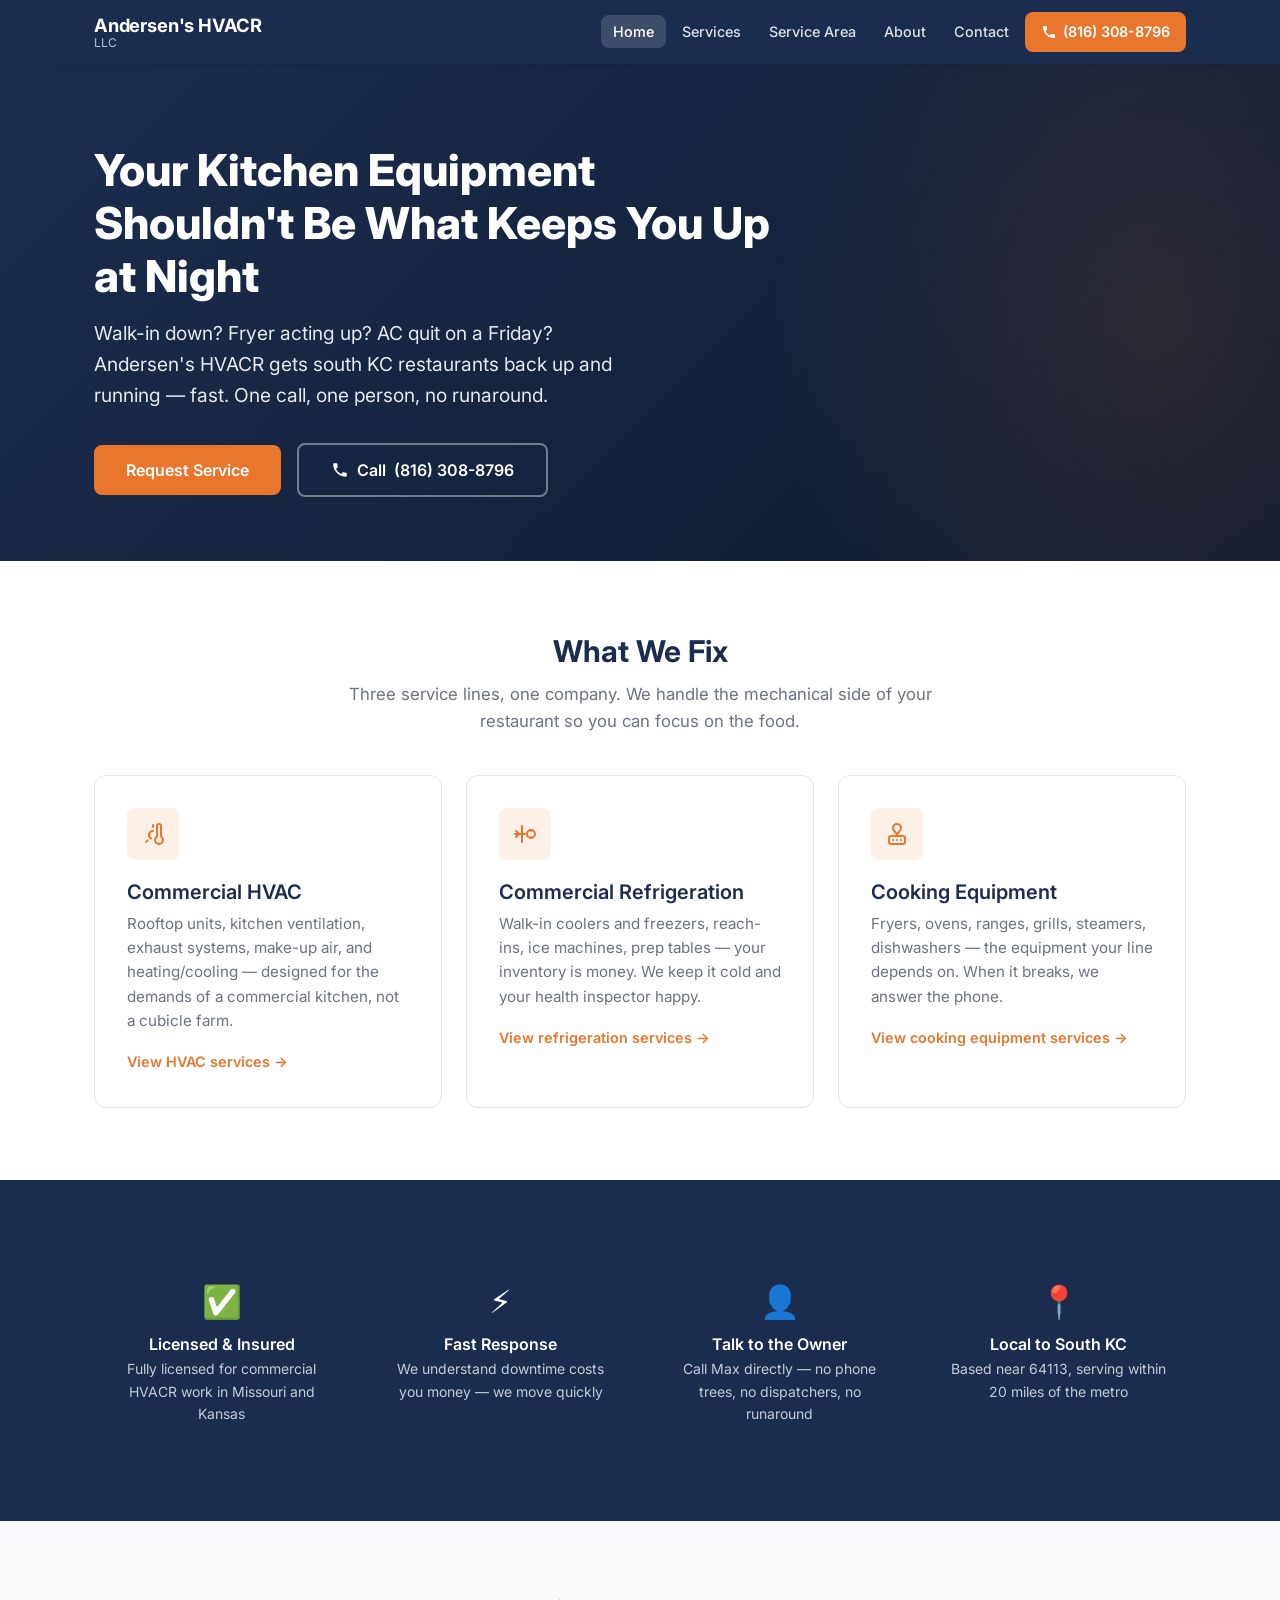
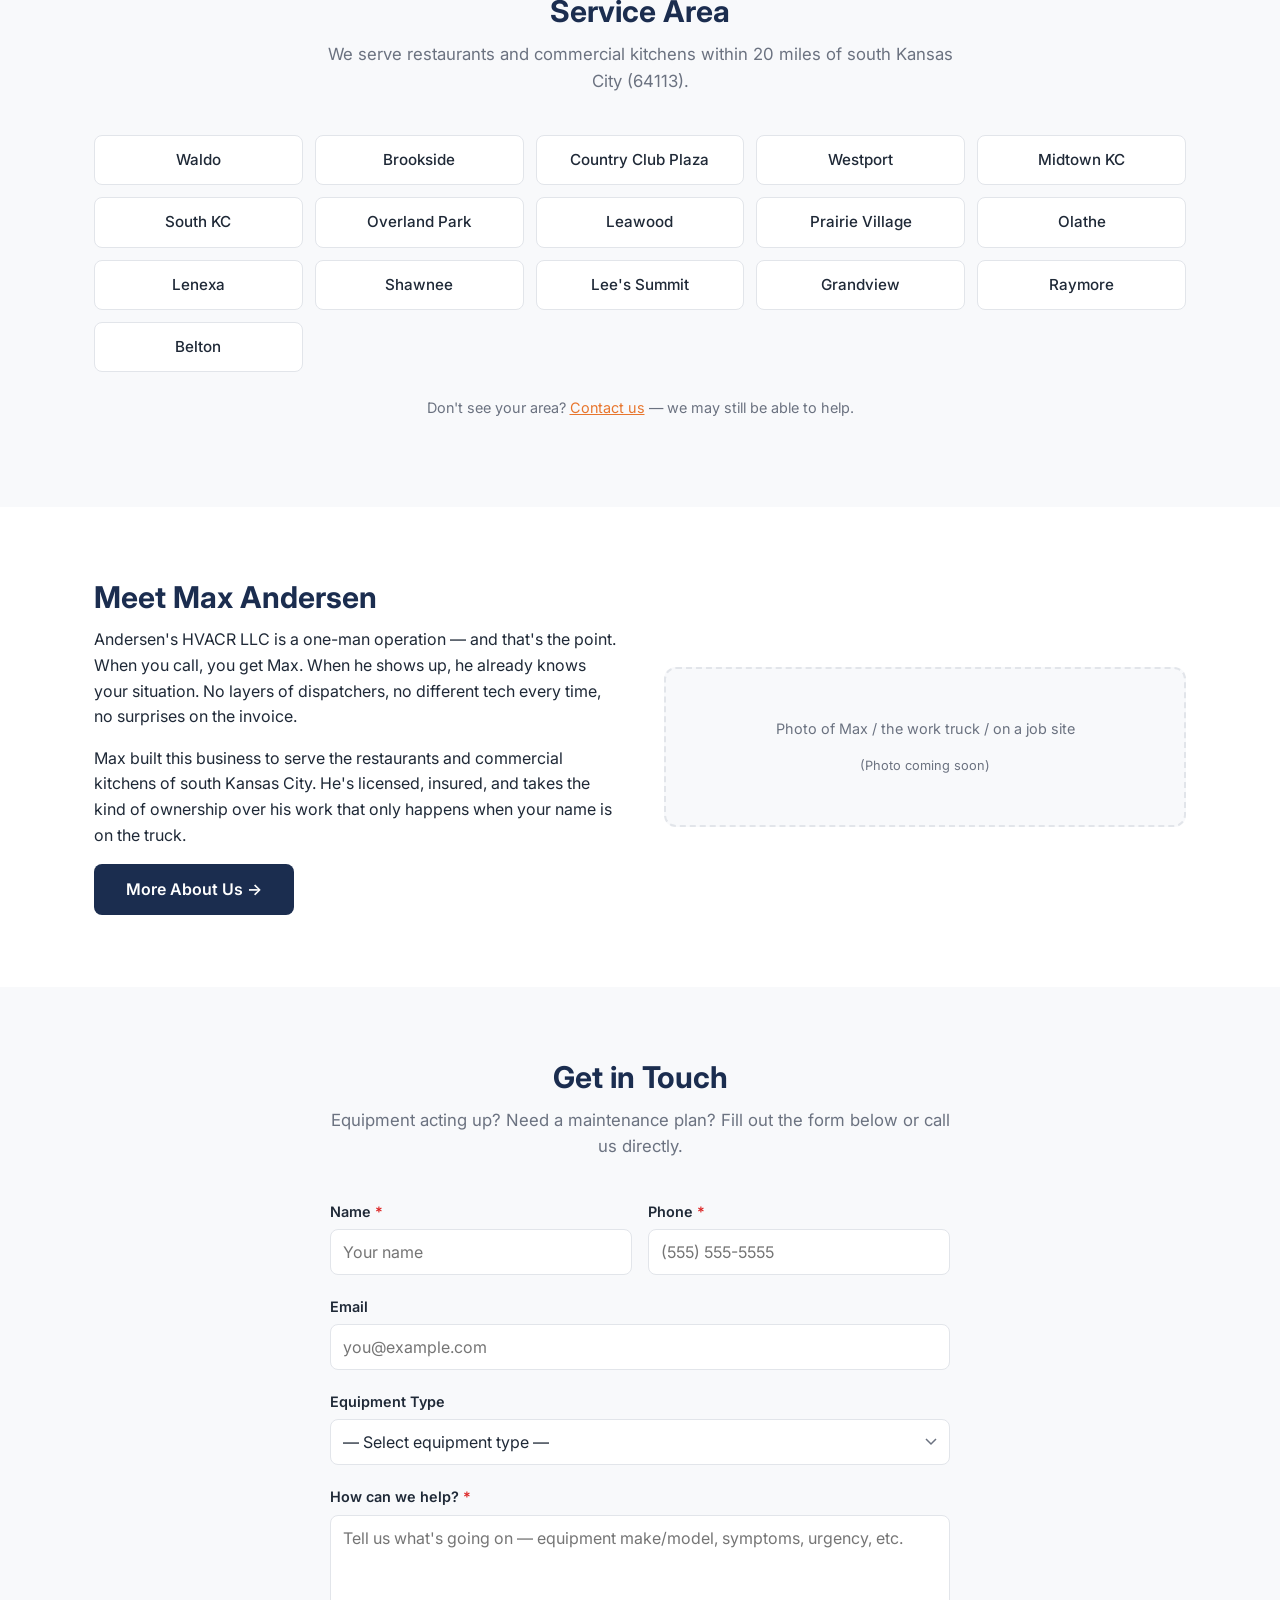
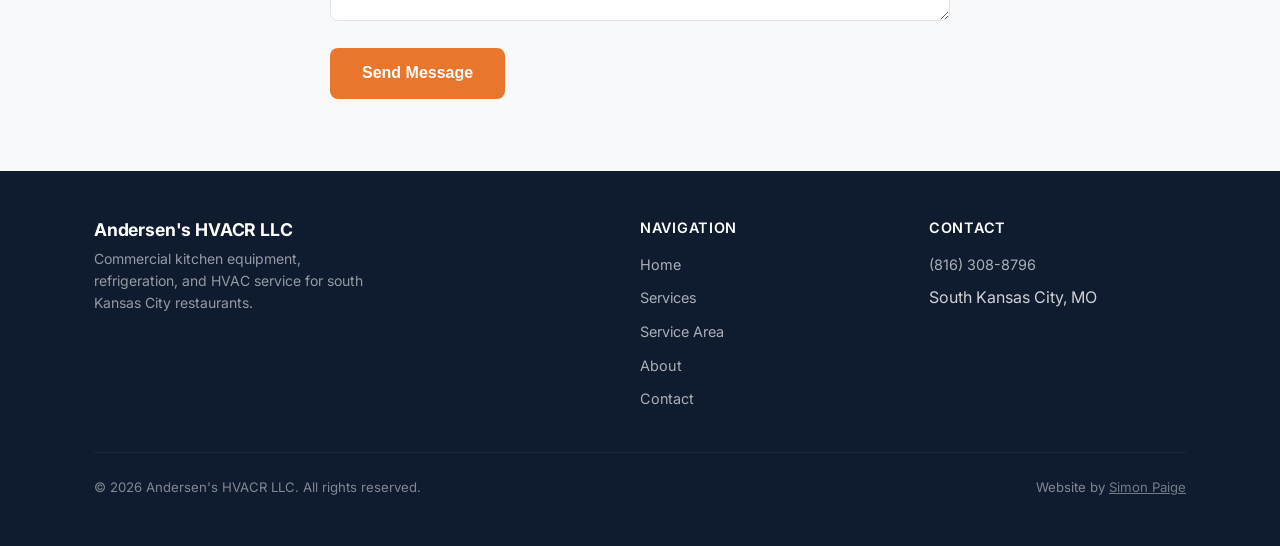
==== index.html @ a1b1b378 "Initial Andersen HVACR site" ====
<!DOCTYPE html>
<html lang="en">
<head>
    <meta charset="UTF-8">
    <meta name="viewport" content="width=device-width, initial-scale=1.0">
    <meta name="description" content="Andersen's HVACR LLC — Commercial kitchen equipment, refrigeration, and HVAC service for restaurants in south Kansas City. Fast response, licensed &amp; insured.">
    <meta name="theme-color" content="#1b2d4f">

    <!-- Open Graph -->
    <meta property="og:title" content="Andersen's HVACR LLC — Restaurant Equipment &amp; HVAC Service">
    <meta property="og:description" content="Commercial kitchen equipment, refrigeration, and HVAC service for restaurants in south Kansas City.">
    <meta property="og:type" content="website">
    <meta property="og:url" content="https://simonlpaige.github.io/andersen-hvacr/">
    <meta property="og:image" content="https://simonlpaige.github.io/andersen-hvacr/img/og-image.jpg">

    <title>Andersen's HVACR LLC — Restaurant Equipment &amp; HVAC Service | South KC</title>

    <link rel="preconnect" href="https://fonts.googleapis.com">
    <link rel="preconnect" href="https://fonts.gstatic.com" crossorigin>
    <link href="https://fonts.googleapis.com/css2?family=Inter:wght@400;500;600;700;800&display=swap" rel="stylesheet">
    <link rel="stylesheet" href="css/style.css">

    <!-- Structured Data (LocalBusiness) -->
    <script type="application/ld+json">
    {
        "@context": "https://schema.org",
        "@type": "LocalBusiness",
        "name": "Andersen's HVACR LLC",
        "description": "Commercial kitchen equipment, refrigeration, and HVAC service for restaurants in the Kansas City metro area.",
        "url": "https://simonlpaige.github.io/andersen-hvacr/",
        "telephone": "(816) 308-8796",
        "address": {
            "@type": "PostalAddress",
            "addressLocality": "Kansas City",
            "addressRegion": "MO",
            "postalCode": "64113"
        },
        "areaServed": {
            "@type": "GeoCircle",
            "geoMidpoint": {
                "@type": "GeoCoordinates",
                "latitude": 39.0119,
                "longitude": -94.5923
            },
            "geoRadius": "32186"
        },
        "serviceType": ["HVAC", "Commercial Refrigeration", "Commercial Cooking Equipment Repair"],
        "image": "https://simonlpaige.github.io/andersen-hvacr/img/og-image.jpg"
    }
    </script>
</head>
<body>

    <!-- Skip Navigation (ADA) -->
    <a href="#main" class="skip-link">Skip to main content</a>

    <!-- Header -->
    <header role="banner">
        <nav aria-label="Main navigation">
            <div class="container nav-inner">
                <a href="index.html" class="logo" aria-label="Andersen's HVACR LLC home">
                    <span class="logo-text">Andersen's HVACR<span class="logo-llc">LLC</span></span>
                </a>
                <button class="menu-toggle" aria-expanded="false" aria-controls="nav-menu" aria-label="Toggle menu">
                    <span class="hamburger"></span>
                </button>
                <ul id="nav-menu" class="nav-links" role="list">
                    <li><a href="index.html" class="active">Home</a></li>
                    <li><a href="services.html">Services</a></li>
                    <li><a href="area.html">Service Area</a></li>
                    <li><a href="about.html">About</a></li>
                    <li><a href="contact.html">Contact</a></li>
                    <li>
                        <a href="tel:8163088796" class="nav-cta" data-config="phone-link">
                            <svg xmlns="http://www.w3.org/2000/svg" viewBox="0 0 24 24" fill="currentColor" aria-hidden="true"><path d="M6.62 10.79a15.05 15.05 0 006.59 6.59l2.2-2.2a1 1 0 011.01-.24c1.12.37 2.33.57 3.58.57a1 1 0 011 1V20a1 1 0 01-1 1A17 17 0 013 4a1 1 0 011-1h3.5a1 1 0 011 1c0 1.25.2 2.46.57 3.58a1 1 0 01-.24 1.01l-2.2 2.2z"/></svg>
                            <span data-config="phone">(816) 308-8796</span>
                        </a>
                    </li>
                </ul>
            </div>
        </nav>
    </header>

    <!-- Hero -->
    <section class="hero" aria-labelledby="hero-heading">
        <div class="container">
            <h1 id="hero-heading">Your Kitchen Equipment Shouldn't Be What Keeps You Up at Night</h1>
            <p class="hero-sub">Walk-in down? Fryer acting up? AC quit on a Friday? Andersen's HVACR gets south KC restaurants back up and running — fast. One call, one person, no runaround.</p>
            <div class="hero-actions">
                <a href="contact.html" class="btn btn-primary">Request Service</a>
                <a href="tel:8163088796" class="btn btn-outline" data-config="phone-link">
                    <svg xmlns="http://www.w3.org/2000/svg" width="18" height="18" viewBox="0 0 24 24" fill="currentColor" aria-hidden="true"><path d="M6.62 10.79a15.05 15.05 0 006.59 6.59l2.2-2.2a1 1 0 011.01-.24c1.12.37 2.33.57 3.58.57a1 1 0 011 1V20a1 1 0 01-1 1A17 17 0 013 4a1 1 0 011-1h3.5a1 1 0 011 1c0 1.25.2 2.46.57 3.58a1 1 0 01-.24 1.01l-2.2 2.2z"/></svg>
                    Call <span data-config="phone">(816) 308-8796</span>
                </a>
            </div>
        </div>
    </section>

    <!-- Main Content -->
    <main id="main">

        <!-- Services Overview -->
        <section id="services" class="section" aria-labelledby="services-heading">
            <div class="container">
                <div class="section-header">
                    <h2 id="services-heading">What We Fix</h2>
                    <p>Three service lines, one company. We handle the mechanical side of your restaurant so you can focus on the food.</p>
                </div>
                <div class="card-grid" role="list">
                    <div class="service-card" role="listitem">
                        <div class="service-card-icon" aria-hidden="true">
                            <svg xmlns="http://www.w3.org/2000/svg" width="24" height="24" viewBox="0 0 24 24" fill="none" stroke="#e8762d" stroke-width="2" stroke-linecap="round" stroke-linejoin="round"><path d="M12 9a4 4 0 00-2 7.5"/><path d="M12 3v2"/><path d="M6.6 18.4l-1.4 1.4"/><path d="M20 4v10.54a4 4 0 11-4 0V4a2 2 0 014 0z"/></svg>
                        </div>
                        <h3>Commercial HVAC</h3>
                        <p>Rooftop units, kitchen ventilation, exhaust systems, make-up air, and heating/cooling — designed for the demands of a commercial kitchen, not a cubicle farm.</p>
                        <a href="services.html#hvac" class="card-link">View HVAC services &rarr;</a>
                    </div>
                    <div class="service-card" role="listitem">
                        <div class="service-card-icon" aria-hidden="true">
                            <svg xmlns="http://www.w3.org/2000/svg" width="24" height="24" viewBox="0 0 24 24" fill="none" stroke="#e8762d" stroke-width="2" stroke-linecap="round" stroke-linejoin="round"><path d="M2 12h10"/><path d="M9 4v16"/><path d="M3 9l3 3-3 3"/><circle cx="18" cy="12" r="4"/><path d="M18 8v1"/><path d="M18 15v1"/></svg>
                        </div>
                        <h3>Commercial Refrigeration</h3>
                        <p>Walk-in coolers and freezers, reach-ins, ice machines, prep tables — your inventory is money. We keep it cold and your health inspector happy.</p>
                        <a href="services.html#refrigeration" class="card-link">View refrigeration services &rarr;</a>
                    </div>
                    <div class="service-card" role="listitem">
                        <div class="service-card-icon" aria-hidden="true">
                            <svg xmlns="http://www.w3.org/2000/svg" width="24" height="24" viewBox="0 0 24 24" fill="none" stroke="#e8762d" stroke-width="2" stroke-linecap="round" stroke-linejoin="round"><path d="M12 12h.01"/><path d="M12 2a4 4 0 00-4 4c0 2 1 3 2 4l2 2 2-2c1-1 2-2 2-4a4 4 0 00-4-4z"/><rect x="4" y="14" width="16" height="8" rx="2"/><line x1="8" y1="18" x2="8" y2="18.01"/><line x1="12" y1="18" x2="12" y2="18.01"/><line x1="16" y1="18" x2="16" y2="18.01"/></svg>
                        </div>
                        <h3>Cooking Equipment</h3>
                        <p>Fryers, ovens, ranges, grills, steamers, dishwashers — the equipment your line depends on. When it breaks, we answer the phone.</p>
                        <a href="services.html#cooking" class="card-link">View cooking equipment services &rarr;</a>
                    </div>
                </div>
            </div>
        </section>

        <!-- Trust Bar -->
        <section class="section section-dark" aria-labelledby="trust-heading">
            <div class="container">
                <h2 id="trust-heading" class="sr-only">Why Choose Andersen's HVACR</h2>
                <div class="trust-bar" role="list">
                    <div class="trust-item" role="listitem">
                        <span class="trust-icon" aria-hidden="true">&#9989;</span>
                        <h3>Licensed &amp; Insured</h3>
                        <p>Fully licensed for commercial HVACR work in Missouri and Kansas</p>
                    </div>
                    <div class="trust-item" role="listitem">
                        <span class="trust-icon" aria-hidden="true">&#9889;</span>
                        <h3>Fast Response</h3>
                        <p>We understand downtime costs you money — we move quickly</p>
                    </div>
                    <div class="trust-item" role="listitem">
                        <span class="trust-icon" aria-hidden="true">&#128100;</span>
                        <h3>Talk to the Owner</h3>
                        <p>Call Max directly — no phone trees, no dispatchers, no runaround</p>
                    </div>
                    <div class="trust-item" role="listitem">
                        <span class="trust-icon" aria-hidden="true">&#128205;</span>
                        <h3>Local to South KC</h3>
                        <p>Based near 64113, serving within 20 miles of the metro</p>
                    </div>
                </div>
            </div>
        </section>

        <!-- Service Area -->
        <section id="area" class="section section-alt" aria-labelledby="area-heading">
            <div class="container">
                <div class="section-header">
                    <h2 id="area-heading">Service Area</h2>
                    <p>We serve restaurants and commercial kitchens within <span data-config="radius">20</span> miles of south Kansas City (64113).</p>
                </div>
                <div class="area-grid" data-config="area-grid" role="list">
                    <!-- Populated by JS config -->
                </div>
                <p style="text-align:center; margin-top:1.5rem; font-size:0.9rem; color:var(--color-text-light);">Don't see your area? <a href="contact.html">Contact us</a> — we may still be able to help.</p>
            </div>
        </section>

        <!-- About Preview -->
        <section id="about" class="section" aria-labelledby="about-heading">
            <div class="container">
                <div class="about-content">
                    <div class="about-text">
                        <h2 id="about-heading">Meet Max Andersen</h2>
                        <p>Andersen's HVACR LLC is a one-man operation — and that's the point. When you call, you get Max. When he shows up, he already knows your situation. No layers of dispatchers, no different tech every time, no surprises on the invoice.</p>
                        <p>Max built this business to serve the restaurants and commercial kitchens of south Kansas City. He's licensed, insured, and takes the kind of ownership over his work that only happens when your name is on the truck.</p>
                        <a href="about.html" class="btn btn-dark">More About Us &rarr;</a>
                    </div>
                    <div class="about-placeholder" aria-hidden="true">
                        <p>Photo of Max / the work truck / on a job site</p>
                        <p style="font-size:0.8rem; margin-top:0.5rem; margin-bottom:0;">(Photo coming soon)</p>
                    </div>
                </div>
            </div>
        </section>

        <!-- Contact CTA -->
        <section id="contact" class="section section-alt" aria-labelledby="contact-heading">
            <div class="container">
                <div class="section-header">
                    <h2 id="contact-heading">Get in Touch</h2>
                    <p>Equipment acting up? Need a maintenance plan? Fill out the form below or call us directly.</p>
                </div>
                <form action="https://formspree.io/f/xyzformid" method="POST" class="contact-form" novalidate>
                    <div class="form-row">
                        <div class="form-group">
                            <label for="name">Name <span class="required" aria-label="required">*</span></label>
                            <input type="text" id="name" name="name" required autocomplete="name" placeholder="Your name">
                        </div>
                        <div class="form-group">
                            <label for="phone">Phone <span class="required" aria-label="required">*</span></label>
                            <input type="tel" id="phone" name="phone" required autocomplete="tel" placeholder="(555) 555-5555">
                        </div>
                    </div>
                    <div class="form-group">
                        <label for="email">Email</label>
                        <input type="email" id="email" name="email" autocomplete="email" placeholder="you@example.com">
                    </div>
                    <div class="form-group">
                        <label for="equipment">Equipment Type</label>
                        <select id="equipment" name="equipment" data-config="equipment-select">
                            <option value="">— Select equipment type —</option>
                            <!-- Options populated by JS config -->
                        </select>
                    </div>
                    <div class="form-group">
                        <label for="message">How can we help? <span class="required" aria-label="required">*</span></label>
                        <textarea id="message" name="message" rows="4" required placeholder="Tell us what's going on — equipment make/model, symptoms, urgency, etc."></textarea>
                    </div>
                    <button type="submit" class="btn btn-primary">Send Message</button>
                </form>
            </div>
        </section>

    </main>

    <!-- Footer -->
    <footer role="contentinfo">
        <div class="container">
            <div class="footer-inner">
                <div class="footer-brand">
                    <span class="logo-text" data-config="name">Andersen's HVACR LLC</span>
                    <p>Commercial kitchen equipment, refrigeration, and HVAC service for south Kansas City restaurants.</p>
                </div>
                <div class="footer-col">
                    <h4>Navigation</h4>
                    <ul>
                        <li><a href="index.html">Home</a></li>
                        <li><a href="services.html">Services</a></li>
                        <li><a href="area.html">Service Area</a></li>
                        <li><a href="about.html">About</a></li>
                        <li><a href="contact.html">Contact</a></li>
                    </ul>
                </div>
                <div class="footer-col">
                    <h4>Contact</h4>
                    <ul>
                        <li><a href="tel:8163088796" data-config="phone-link"><span data-config="phone">(816) 308-8796</span></a></li>
                        <li>South Kansas City, MO</li>
                    </ul>
                </div>
            </div>
            <div class="footer-bottom">
                <p>&copy; <span data-config="year"></span> <span data-config="name">Andersen's HVACR LLC</span>. All rights reserved.</p>
                <p class="credit">Website by <a href="https://simonlpaige.com" target="_blank" rel="noopener">Simon Paige</a></p>
            </div>
        </div>
    </footer>

    <script src="js/main.js"></script>
</body>
</html>
---- css/style.css ----
/* ===========================
   Andersen's HVACR LLC
   ADA Compliant | WCAG 2.1 AA
   Mobile-First Responsive
   =========================== */

/* --- Reset & Base --- */
*, *::before, *::after { box-sizing: border-box; margin: 0; padding: 0; }

:root {
    --color-primary: #1b2d4f;
    --color-primary-light: #2a4270;
    --color-accent: #e8762d;
    --color-accent-dark: #cf6520;
    --color-accent-light: #fdf0e7;
    --color-text: #1f2937;
    --color-text-light: #6b7280;
    --color-bg: #ffffff;
    --color-bg-alt: #f8f9fb;
    --color-bg-dark: #0f1b2e;
    --color-border: #e2e5ea;
    --color-success: #16a34a;
    --color-danger: #dc2626;
    --font-body: 'Inter', system-ui, -apple-system, 'Segoe UI', Roboto, sans-serif;
    --font-heading: var(--font-body);
    --max-width: 1140px;
    --radius: 8px;
    --radius-lg: 12px;
    --shadow-sm: 0 1px 3px rgba(0,0,0,0.08);
    --shadow-md: 0 4px 16px rgba(0,0,0,0.1);
    --shadow-lg: 0 8px 30px rgba(0,0,0,0.12);
}

html { scroll-behavior: smooth; font-size: 100%; }

body {
    font-family: var(--font-body);
    color: var(--color-text);
    background: var(--color-bg);
    line-height: 1.6;
    -webkit-font-smoothing: antialiased;
    -moz-osx-font-smoothing: grayscale;
}

img { max-width: 100%; height: auto; display: block; }

/* --- Skip Link (ADA) --- */
.skip-link {
    position: absolute;
    top: -100%;
    left: 1rem;
    background: var(--color-accent);
    color: #fff;
    padding: 0.75rem 1.5rem;
    border-radius: var(--radius);
    z-index: 9999;
    font-weight: 600;
    text-decoration: none;
}
.skip-link:focus {
    top: 1rem;
    outline: 3px solid var(--color-primary);
    outline-offset: 2px;
}

/* --- Focus Styles (ADA) --- */
:focus-visible {
    outline: 3px solid var(--color-accent);
    outline-offset: 2px;
}

/* --- Screen Reader Only (ADA) --- */
.sr-only {
    position: absolute;
    width: 1px;
    height: 1px;
    padding: 0;
    margin: -1px;
    overflow: hidden;
    clip: rect(0, 0, 0, 0);
    white-space: nowrap;
    border: 0;
}

/* --- Container --- */
.container {
    max-width: var(--max-width);
    margin: 0 auto;
    padding: 0 1.5rem;
}

/* --- Typography --- */
h1, h2, h3, h4 {
    font-family: var(--font-heading);
    line-height: 1.2;
    margin-bottom: 0.75rem;
    color: var(--color-primary);
}
h1 { font-size: 2.5rem; font-weight: 800; }
h2 { font-size: 1.875rem; font-weight: 700; }
h3 { font-size: 1.25rem; font-weight: 600; }
h4 { font-size: 1.1rem; font-weight: 600; }
p { margin-bottom: 1rem; }
a { color: var(--color-accent); text-decoration: underline; }
a:hover { color: var(--color-accent-dark); }

/* --- Navigation --- */
header {
    position: sticky;
    top: 0;
    background: var(--color-primary);
    z-index: 100;
    box-shadow: var(--shadow-sm);
}
.nav-inner {
    display: flex;
    align-items: center;
    justify-content: space-between;
    padding-top: 0;
    padding-bottom: 0;
    min-height: 64px;
}
.logo {
    text-decoration: none;
    color: #fff;
    display: flex;
    align-items: center;
    gap: 0.5rem;
}
.logo-text {
    font-size: 1.15rem;
    font-weight: 700;
    letter-spacing: -0.01em;
    line-height: 1.2;
}
.logo-text .logo-llc {
    font-size: 0.75rem;
    font-weight: 400;
    opacity: 0.7;
    display: block;
}
.nav-links {
    display: flex;
    list-style: none;
    gap: 0.25rem;
    align-items: center;
}
.nav-links a {
    text-decoration: none;
    color: rgba(255,255,255,0.85);
    font-weight: 500;
    font-size: 0.9rem;
    padding: 0.5rem 0.75rem;
    border-radius: var(--radius);
    transition: background 0.2s, color 0.2s;
}
.nav-links a:hover,
.nav-links a:focus-visible {
    background: rgba(255,255,255,0.1);
    color: #fff;
}
.nav-links a.active {
    background: rgba(255,255,255,0.15);
    color: #fff;
}
.nav-cta {
    display: inline-flex;
    align-items: center;
    gap: 0.4rem;
    background: var(--color-accent) !important;
    color: #fff !important;
    font-weight: 600 !important;
    padding: 0.5rem 1rem !important;
    border-radius: var(--radius) !important;
    text-decoration: none !important;
    font-size: 0.9rem !important;
    white-space: nowrap;
    transition: background 0.2s !important;
}
.nav-cta:hover {
    background: var(--color-accent-dark) !important;
}
.nav-cta svg {
    width: 16px;
    height: 16px;
    flex-shrink: 0;
}

/* Mobile menu toggle */
.menu-toggle {
    display: none;
    background: none;
    border: none;
    cursor: pointer;
    padding: 0.5rem;
}
.hamburger,
.hamburger::before,
.hamburger::after {
    display: block;
    width: 24px;
    height: 2px;
    background: #fff;
    transition: transform 0.3s;
}
.hamburger { position: relative; }
.hamburger::before,
.hamburger::after {
    content: '';
    position: absolute;
    left: 0;
}
.hamburger::before { top: -7px; }
.hamburger::after { top: 7px; }
/* Hamburger open state */
.menu-toggle[aria-expanded="true"] .hamburger { background: transparent; }
.menu-toggle[aria-expanded="true"] .hamburger::before { top: 0; transform: rotate(45deg); }
.menu-toggle[aria-expanded="true"] .hamburger::after { top: 0; transform: rotate(-45deg); }

/* --- Hero --- */
.hero {
    background: linear-gradient(135deg, var(--color-primary) 0%, var(--color-bg-dark) 100%);
    color: #fff;
    padding: 5rem 0 4rem;
    position: relative;
    overflow: hidden;
}
.hero::before {
    content: '';
    position: absolute;
    top: -50%;
    right: -20%;
    width: 60%;
    height: 200%;
    background: radial-gradient(ellipse, rgba(232,118,45,0.12) 0%, transparent 70%);
    pointer-events: none;
}
.hero .container {
    position: relative;
    z-index: 1;
}
.hero h1 {
    color: #fff;
    font-size: 2.75rem;
    margin-bottom: 1rem;
    max-width: 700px;
}
.hero-sub {
    font-size: 1.2rem;
    opacity: 0.9;
    margin-bottom: 2rem;
    max-width: 560px;
    line-height: 1.6;
}
.hero-actions {
    display: flex;
    gap: 1rem;
    flex-wrap: wrap;
    align-items: center;
}

/* --- Buttons --- */
.btn {
    display: inline-flex;
    align-items: center;
    gap: 0.5rem;
    padding: 0.875rem 2rem;
    border-radius: var(--radius);
    font-weight: 600;
    font-size: 1rem;
    text-decoration: none;
    cursor: pointer;
    border: none;
    transition: background 0.2s, transform 0.1s, box-shadow 0.2s;
    line-height: 1.4;
}
.btn:hover { transform: translateY(-1px); }
.btn:active { transform: translateY(0); }
.btn-primary {
    background: var(--color-accent);
    color: #fff;
}
.btn-primary:hover {
    background: var(--color-accent-dark);
    color: #fff;
    box-shadow: var(--shadow-md);
}
.btn-outline {
    background: transparent;
    color: #fff;
    border: 2px solid rgba(255,255,255,0.4);
}
.btn-outline:hover {
    background: rgba(255,255,255,0.1);
    border-color: rgba(255,255,255,0.7);
    color: #fff;
}
.btn-dark {
    background: var(--color-primary);
    color: #fff;
}
.btn-dark:hover {
    background: var(--color-primary-light);
    color: #fff;
}

/* --- Sections --- */
.section { padding: 4.5rem 0; }
.section-alt { background: var(--color-bg-alt); }
.section-dark {
    background: var(--color-primary);
    color: #fff;
}
.section-dark h2,
.section-dark h3 { color: #fff; }
.section-header {
    text-align: center;
    margin-bottom: 2.5rem;
    max-width: 640px;
    margin-left: auto;
    margin-right: auto;
}
.section-header p {
    color: var(--color-text-light);
    font-size: 1.05rem;
}
.section-dark .section-header p {
    color: rgba(255,255,255,0.75);
}

/* --- Service Cards --- */
.card-grid {
    display: grid;
    grid-template-columns: repeat(auto-fit, minmax(300px, 1fr));
    gap: 1.5rem;
}
.service-card {
    background: var(--color-bg);
    border: 1px solid var(--color-border);
    border-radius: var(--radius-lg);
    padding: 2rem;
    transition: box-shadow 0.2s, transform 0.2s;
}
.service-card:hover {
    box-shadow: var(--shadow-md);
    transform: translateY(-2px);
}
.service-card-icon {
    width: 52px;
    height: 52px;
    background: var(--color-accent-light);
    border-radius: var(--radius);
    display: flex;
    align-items: center;
    justify-content: center;
    margin-bottom: 1.25rem;
    font-size: 1.5rem;
}
.service-card h3 {
    color: var(--color-primary);
    margin-bottom: 0.5rem;
}
.service-card p {
    color: var(--color-text-light);
    font-size: 0.95rem;
    margin-bottom: 1rem;
}
.service-card .card-link {
    font-weight: 600;
    font-size: 0.9rem;
    text-decoration: none;
    display: inline-flex;
    align-items: center;
    gap: 0.3rem;
}
.service-card .card-link:hover {
    text-decoration: underline;
}

/* --- Trust Bar --- */
.trust-bar {
    display: grid;
    grid-template-columns: repeat(auto-fit, minmax(200px, 1fr));
    gap: 1.5rem;
    text-align: center;
}
.trust-item {
    padding: 1.5rem 1rem;
}
.trust-icon {
    font-size: 2rem;
    margin-bottom: 0.5rem;
    display: block;
}
.trust-item h3 {
    font-size: 1rem;
    color: #fff;
    margin-bottom: 0.25rem;
}
.trust-item p {
    font-size: 0.875rem;
    opacity: 0.75;
    margin-bottom: 0;
}

/* --- Area Grid --- */
.area-grid {
    display: grid;
    grid-template-columns: repeat(auto-fit, minmax(180px, 1fr));
    gap: 0.75rem;
}
.area-tag {
    background: var(--color-bg);
    border: 1px solid var(--color-border);
    border-radius: var(--radius);
    padding: 0.75rem 1rem;
    text-align: center;
    font-weight: 500;
    font-size: 0.95rem;
    transition: border-color 0.2s, box-shadow 0.2s;
}
.area-tag:hover {
    border-color: var(--color-accent);
    box-shadow: var(--shadow-sm);
}

/* --- About --- */
.about-content {
    display: grid;
    grid-template-columns: 1fr 1fr;
    gap: 3rem;
    align-items: center;
}
.about-text h2 {
    text-align: left;
}
.about-placeholder {
    background: var(--color-bg-alt);
    border: 2px dashed var(--color-border);
    border-radius: var(--radius-lg);
    padding: 3rem;
    text-align: center;
    color: var(--color-text-light);
    font-size: 0.9rem;
}

/* --- Info Grid --- */
.info-grid {
    display: grid;
    grid-template-columns: repeat(auto-fit, minmax(240px, 1fr));
    gap: 2rem;
    text-align: center;
}
.info-item { padding: 1.5rem; }
.info-icon { font-size: 2rem; display: block; margin-bottom: 0.5rem; }
.info-item address { font-style: normal; }
.info-item a { color: var(--color-accent); }

/* --- Contact Form --- */
.contact-form {
    max-width: 620px;
    margin: 0 auto;
}
.contact-split {
    display: grid;
    grid-template-columns: 1fr 1fr;
    gap: 3rem;
    align-items: start;
}
.contact-info-block h3 {
    margin-bottom: 1.25rem;
}
.contact-detail {
    display: flex;
    gap: 0.75rem;
    margin-bottom: 1.25rem;
    align-items: flex-start;
}
.contact-detail-icon {
    width: 40px;
    height: 40px;
    background: var(--color-accent-light);
    border-radius: var(--radius);
    display: flex;
    align-items: center;
    justify-content: center;
    flex-shrink: 0;
    font-size: 1.1rem;
}
.contact-detail-text h4 {
    margin-bottom: 0.15rem;
    font-size: 0.95rem;
}
.contact-detail-text p {
    margin-bottom: 0;
    font-size: 0.9rem;
    color: var(--color-text-light);
}
.contact-detail-text a {
    color: var(--color-accent);
    text-decoration: none;
}
.contact-detail-text a:hover {
    text-decoration: underline;
}

.form-group { margin-bottom: 1.25rem; }
.form-row {
    display: grid;
    grid-template-columns: 1fr 1fr;
    gap: 1rem;
}
.form-group label {
    display: block;
    font-weight: 600;
    margin-bottom: 0.375rem;
    font-size: 0.9rem;
}
.required { color: var(--color-danger); }
.form-group input,
.form-group textarea,
.form-group select {
    width: 100%;
    padding: 0.75rem;
    border: 1px solid var(--color-border);
    border-radius: var(--radius);
    font-size: 1rem;
    font-family: var(--font-body);
    color: var(--color-text);
    background: var(--color-bg);
    transition: border-color 0.2s, box-shadow 0.2s;
    appearance: none;
    -webkit-appearance: none;
}
.form-group select {
    background-image: url("data:image/svg+xml,%3Csvg xmlns='http://www.w3.org/2000/svg' width='12' height='8'%3E%3Cpath d='M1 1l5 5 5-5' stroke='%236b7280' fill='none' stroke-width='1.5'/%3E%3C/svg%3E");
    background-repeat: no-repeat;
    background-position: right 0.75rem center;
    padding-right: 2.5rem;
}
.form-group input:focus,
.form-group textarea:focus,
.form-group select:focus {
    border-color: var(--color-accent);
    outline: none;
    box-shadow: 0 0 0 3px rgba(232,118,45,0.15);
}
.form-group input[aria-invalid="true"],
.form-group textarea[aria-invalid="true"],
.form-group select[aria-invalid="true"] {
    border-color: var(--color-danger);
    box-shadow: 0 0 0 3px rgba(220,38,38,0.1);
}
.error-msg {
    color: var(--color-danger);
    font-size: 0.825rem;
    display: block;
    margin-top: 0.25rem;
}

/* --- Emergency Callout --- */
.emergency-callout {
    background: linear-gradient(135deg, var(--color-accent), var(--color-accent-dark));
    color: #fff;
    border-radius: var(--radius-lg);
    padding: 2.5rem;
    text-align: center;
    margin-top: 2rem;
}
.emergency-callout h3 {
    color: #fff;
    font-size: 1.5rem;
    margin-bottom: 0.5rem;
}
.emergency-callout p {
    opacity: 0.9;
    margin-bottom: 1.25rem;
    max-width: 500px;
    margin-left: auto;
    margin-right: auto;
}
.emergency-callout .btn {
    background: #fff;
    color: var(--color-accent-dark);
}
.emergency-callout .btn:hover {
    background: #f0f0f0;
}

/* --- Services Detail (services.html) --- */
.service-detail {
    display: grid;
    grid-template-columns: 1fr 1fr;
    gap: 3rem;
    align-items: start;
    margin-bottom: 3rem;
    padding-bottom: 3rem;
    border-bottom: 1px solid var(--color-border);
}
.service-detail:last-child {
    border-bottom: none;
    margin-bottom: 0;
    padding-bottom: 0;
}
.service-detail:nth-child(even) {
    direction: rtl;
}
.service-detail:nth-child(even) > * {
    direction: ltr;
}
.service-detail-content h3 {
    font-size: 1.5rem;
    margin-bottom: 1rem;
}
.service-list {
    list-style: none;
    margin: 1rem 0;
}
.service-list li {
    padding: 0.5rem 0;
    padding-left: 1.5rem;
    position: relative;
    font-size: 0.95rem;
    color: var(--color-text-light);
}
.service-list li::before {
    content: '';
    position: absolute;
    left: 0;
    top: 0.85rem;
    width: 8px;
    height: 8px;
    background: var(--color-accent);
    border-radius: 50%;
}
.service-detail-visual {
    background: var(--color-bg-alt);
    border: 2px dashed var(--color-border);
    border-radius: var(--radius-lg);
    padding: 4rem 2rem;
    text-align: center;
    display: flex;
    flex-direction: column;
    align-items: center;
    justify-content: center;
    gap: 0.75rem;
}
.service-detail-visual .detail-icon {
    font-size: 3rem;
}
.service-detail-visual p {
    color: var(--color-text-light);
    font-size: 0.875rem;
    margin-bottom: 0;
}

/* --- Page Header --- */
.page-header {
    background: var(--color-primary);
    color: #fff;
    padding: 3.5rem 0 2.5rem;
}
.page-header h1 {
    color: #fff;
    margin-bottom: 0.5rem;
}
.page-header p {
    opacity: 0.8;
    max-width: 560px;
    font-size: 1.05rem;
}

/* --- Map Placeholder --- */
.map-placeholder {
    background: var(--color-bg-alt);
    border: 2px dashed var(--color-border);
    border-radius: var(--radius-lg);
    padding: 4rem 2rem;
    text-align: center;
    color: var(--color-text-light);
}

/* --- Footer --- */
footer {
    background: var(--color-bg-dark);
    color: rgba(255,255,255,0.8);
    padding: 3rem 0 2rem;
}
.footer-inner {
    display: grid;
    grid-template-columns: 2fr 1fr 1fr;
    gap: 2rem;
    margin-bottom: 2rem;
}
.footer-brand .logo-text {
    color: #fff;
    font-size: 1.1rem;
    display: block;
    margin-bottom: 0.5rem;
}
.footer-brand p {
    font-size: 0.875rem;
    opacity: 0.7;
    max-width: 280px;
}
.footer-col h4 {
    color: #fff;
    font-size: 0.9rem;
    text-transform: uppercase;
    letter-spacing: 0.05em;
    margin-bottom: 1rem;
}
.footer-col ul {
    list-style: none;
}
.footer-col li {
    margin-bottom: 0.5rem;
}
.footer-col a {
    color: rgba(255,255,255,0.65);
    text-decoration: none;
    font-size: 0.9rem;
    transition: color 0.2s;
}
.footer-col a:hover {
    color: var(--color-accent);
}
.footer-bottom {
    border-top: 1px solid rgba(255,255,255,0.1);
    padding-top: 1.5rem;
    display: flex;
    justify-content: space-between;
    align-items: center;
    font-size: 0.825rem;
    opacity: 0.6;
}
.footer-bottom a {
    color: rgba(255,255,255,0.7);
}
.credit a:hover {
    color: var(--color-accent);
}

/* --- Responsive --- */
@media (max-width: 900px) {
    .about-content,
    .service-detail,
    .contact-split {
        grid-template-columns: 1fr;
        gap: 2rem;
    }
    .service-detail:nth-child(even) {
        direction: ltr;
    }
    .footer-inner {
        grid-template-columns: 1fr;
        gap: 1.5rem;
    }
}

@media (max-width: 768px) {
    h1 { font-size: 2rem; }
    h2 { font-size: 1.5rem; }
    .hero { padding: 3.5rem 0 3rem; }
    .hero h1 { font-size: 2rem; }

    .menu-toggle { display: block; }
    .nav-links {
        display: none;
        position: absolute;
        top: 100%;
        left: 0;
        right: 0;
        background: var(--color-primary);
        flex-direction: column;
        padding: 0.5rem 1.5rem 1rem;
        gap: 0;
        border-top: 1px solid rgba(255,255,255,0.1);
        box-shadow: 0 4px 12px rgba(0,0,0,0.2);
    }
    .nav-links.open { display: flex; }
    .nav-links li {
        padding: 0;
        border-bottom: 1px solid rgba(255,255,255,0.08);
    }
    .nav-links li:last-child { border-bottom: none; }
    .nav-links a {
        display: block;
        padding: 0.75rem 0;
        border-radius: 0;
    }
    .nav-cta {
        margin-top: 0.5rem;
        text-align: center;
        justify-content: center;
    }

    .section { padding: 2.5rem 0; }
    .form-row { grid-template-columns: 1fr; }
    .card-grid { grid-template-columns: 1fr; }

    .hero-actions {
        flex-direction: column;
        align-items: flex-start;
    }

    .footer-bottom {
        flex-direction: column;
        gap: 0.5rem;
        text-align: center;
    }
}

/* --- Reduced Motion (ADA) --- */
@media (prefers-reduced-motion: reduce) {
    html { scroll-behavior: auto; }
    .btn,
    .service-card,
    .nav-links a,
    .footer-col a { transition: none; }
}

/* --- High Contrast Mode (ADA) --- */
@media (forced-colors: active) {
    .btn { border: 2px solid currentColor; }
    .service-card { border: 2px solid currentColor; }
    .area-tag { border: 2px solid currentColor; }
    .nav-cta { border: 2px solid currentColor; }
}

/* --- Print --- */
@media print {
    header, .hero .btn, .contact-form, .map-placeholder, .emergency-callout { display: none; }
    .hero { background: none; color: #000; padding: 1rem 0; }
    .hero h1 { color: #000; }
    .section { padding: 1rem 0; }
    .section-dark { background: none; color: #000; }
    .section-dark h2, .section-dark h3 { color: #000; }
    footer { background: none; color: #000; border-top: 1px solid #000; }
}
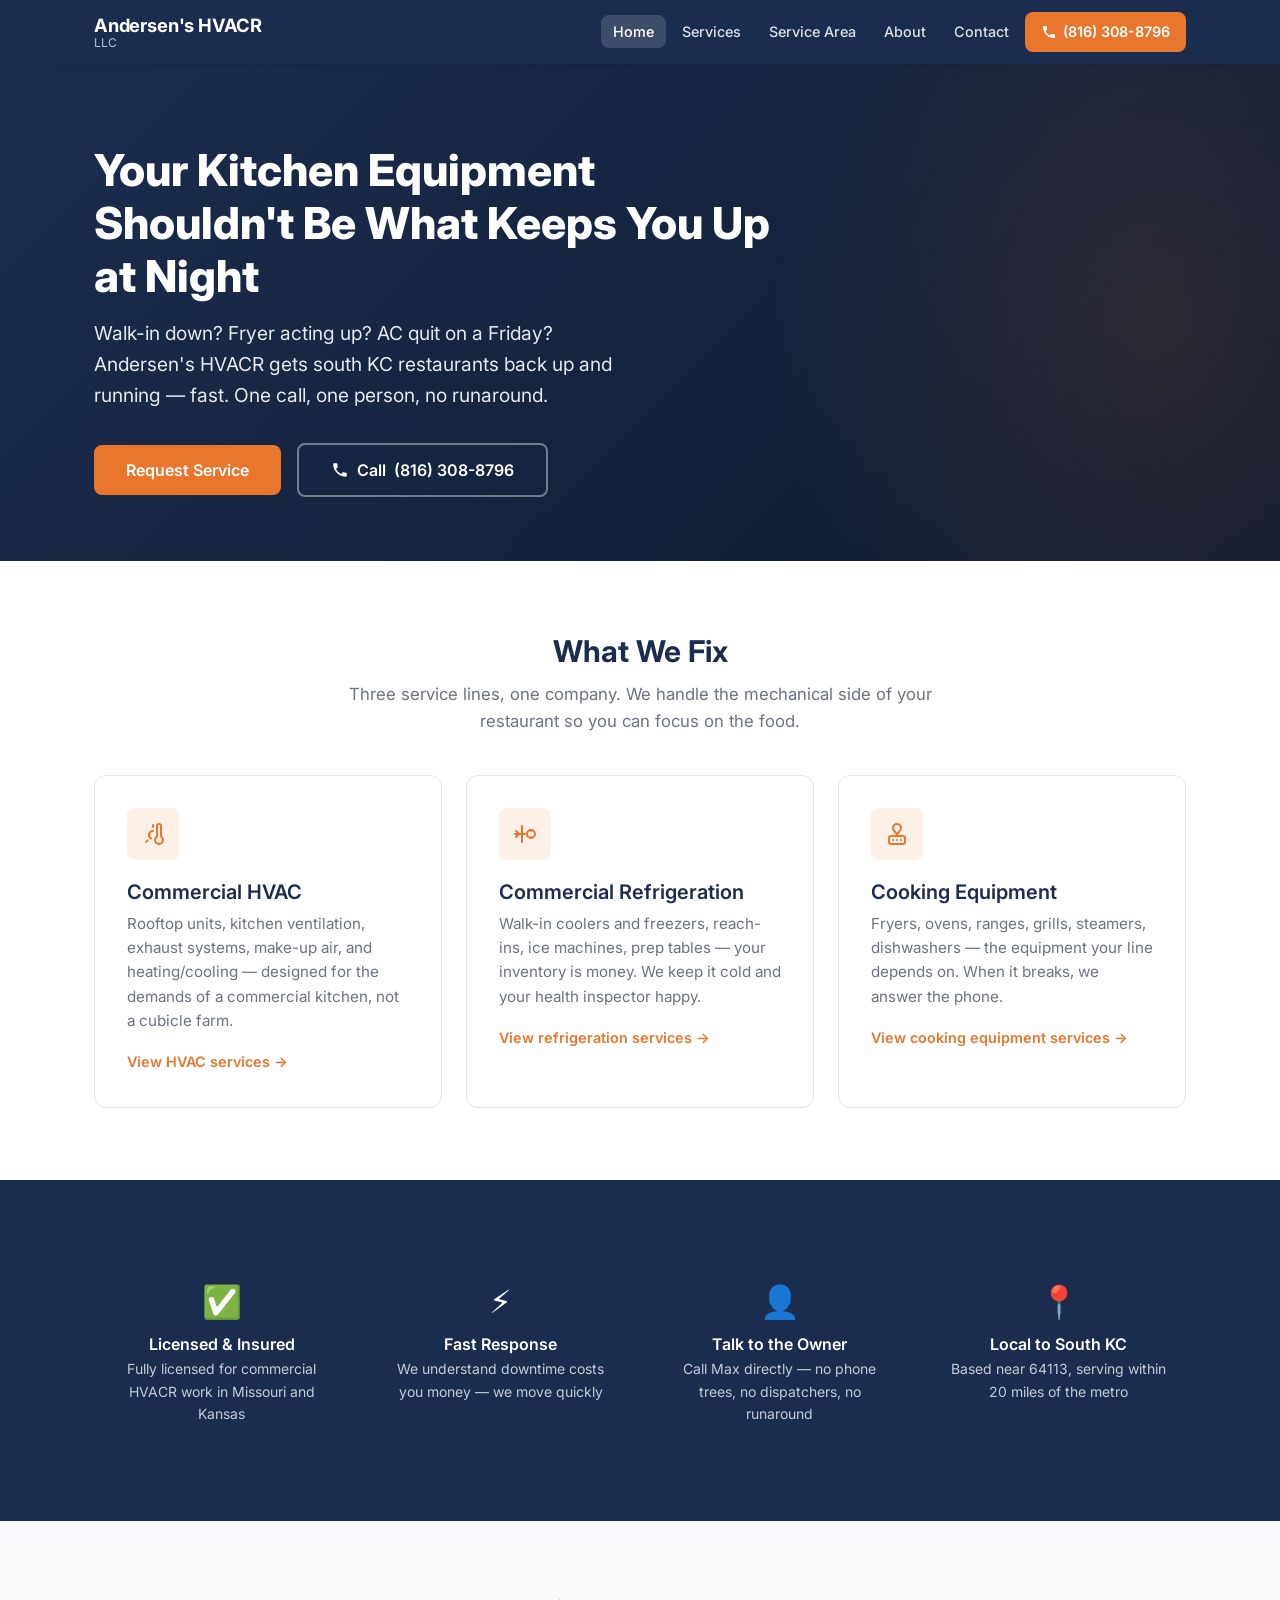
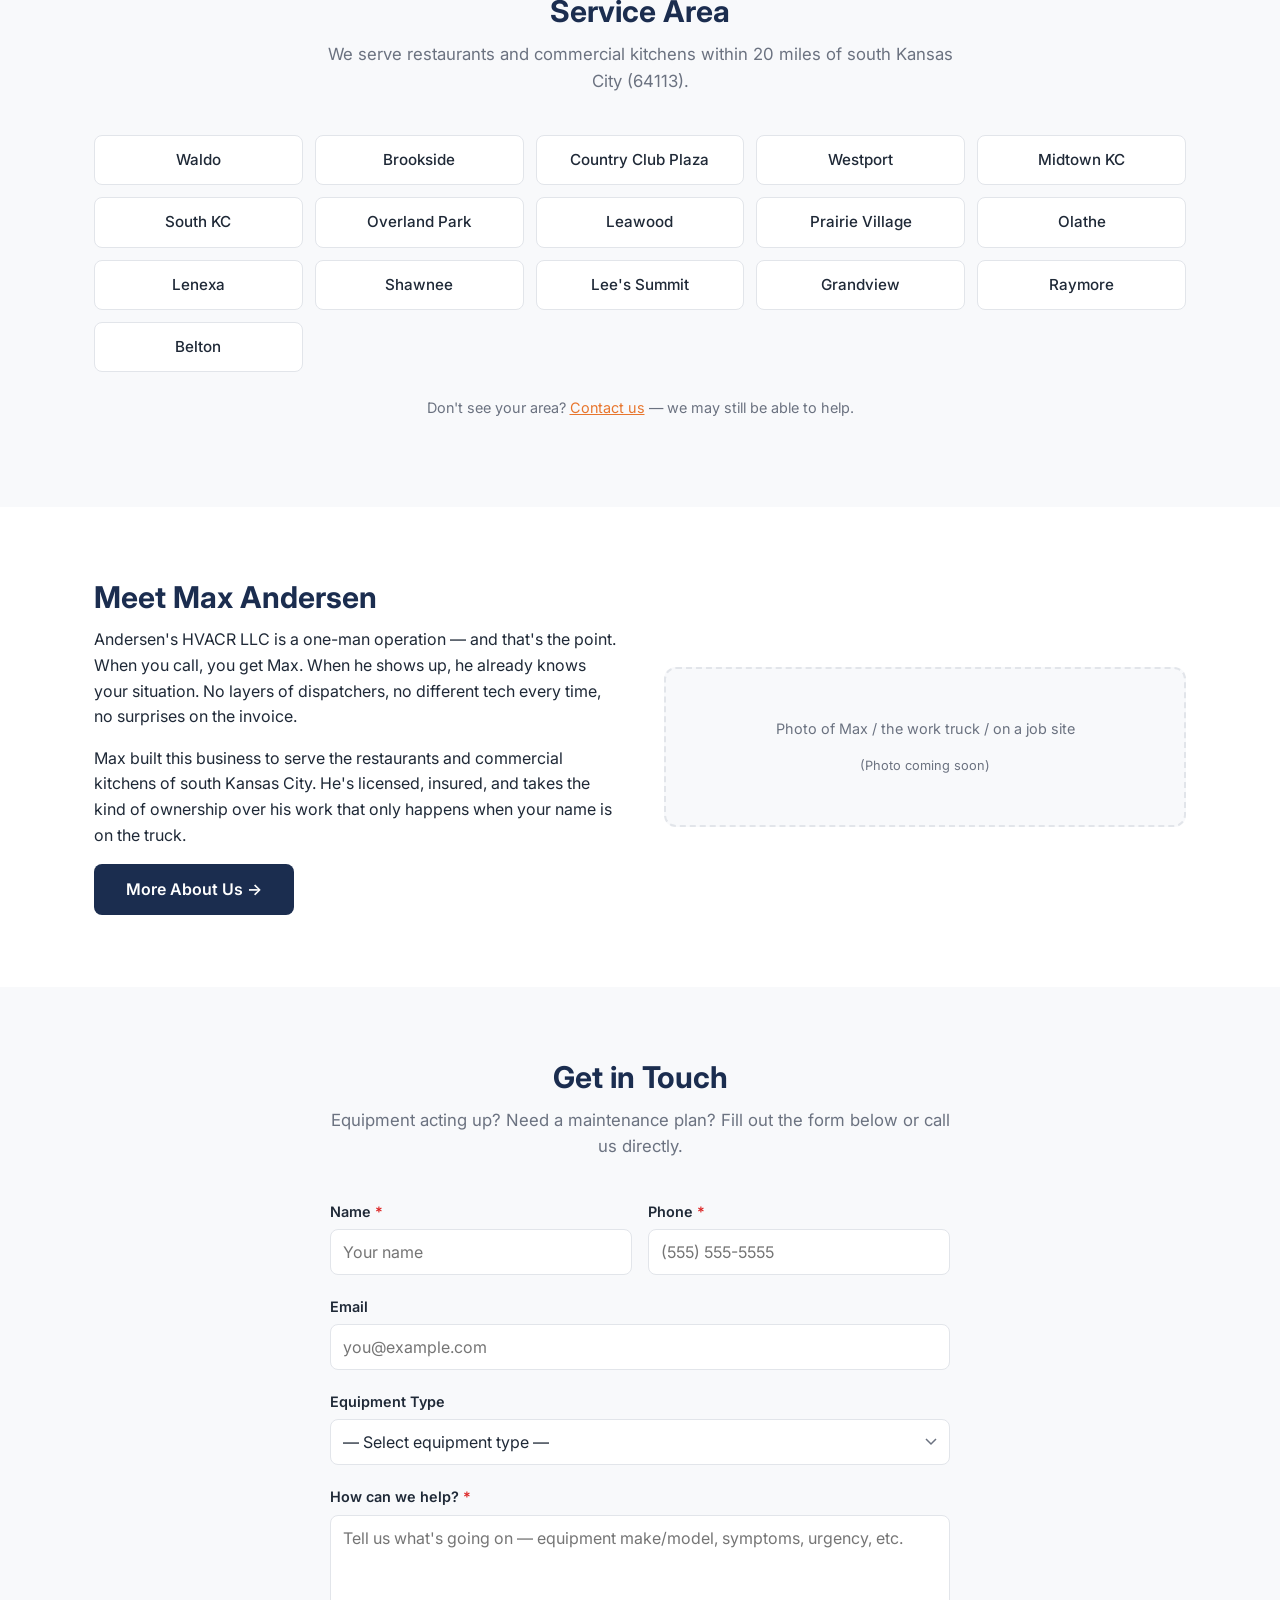
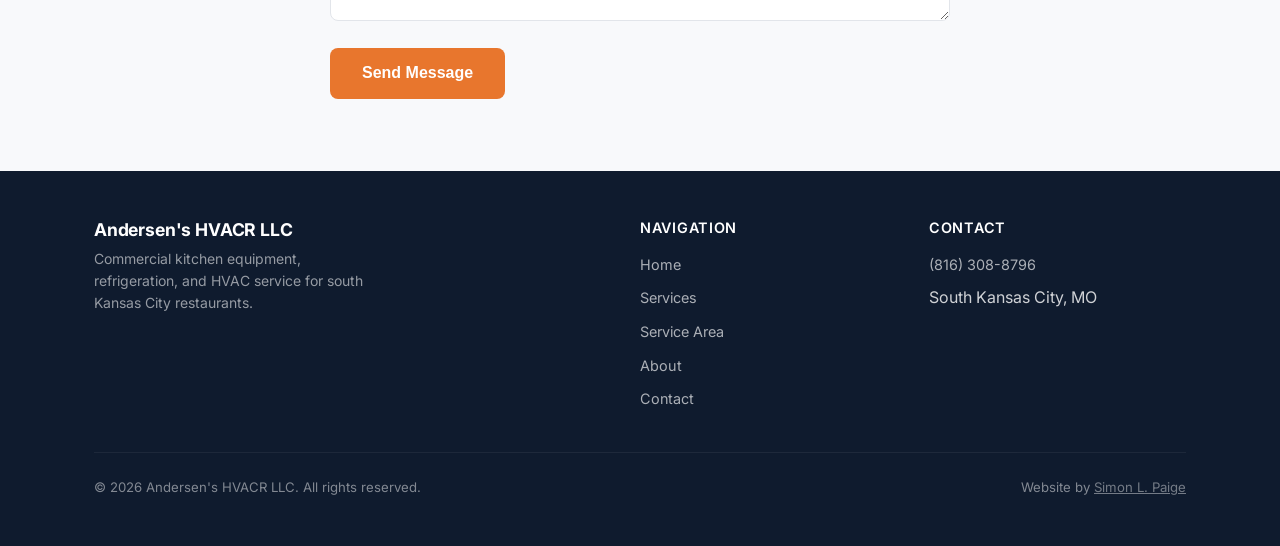
==== commit 7727d24b: "Rebrand footer credit: Simon L. Paige Web Design" ====
--- a/index.html
+++ b/index.html
@@ -264,7 +264,7 @@
             </div>
             <div class="footer-bottom">
                 <p>&copy; <span data-config="year"></span> <span data-config="name">Andersen's HVACR LLC</span>. All rights reserved.</p>
-                <p class="credit">Website by <a href="https://simonlpaige.com" target="_blank" rel="noopener">Simon Paige</a></p>
+                <p class="credit">Website by <a href="https://simonlpaige.com" target="_blank" rel="noopener">Simon L. Paige</a></p>
             </div>
         </div>
     </footer>
